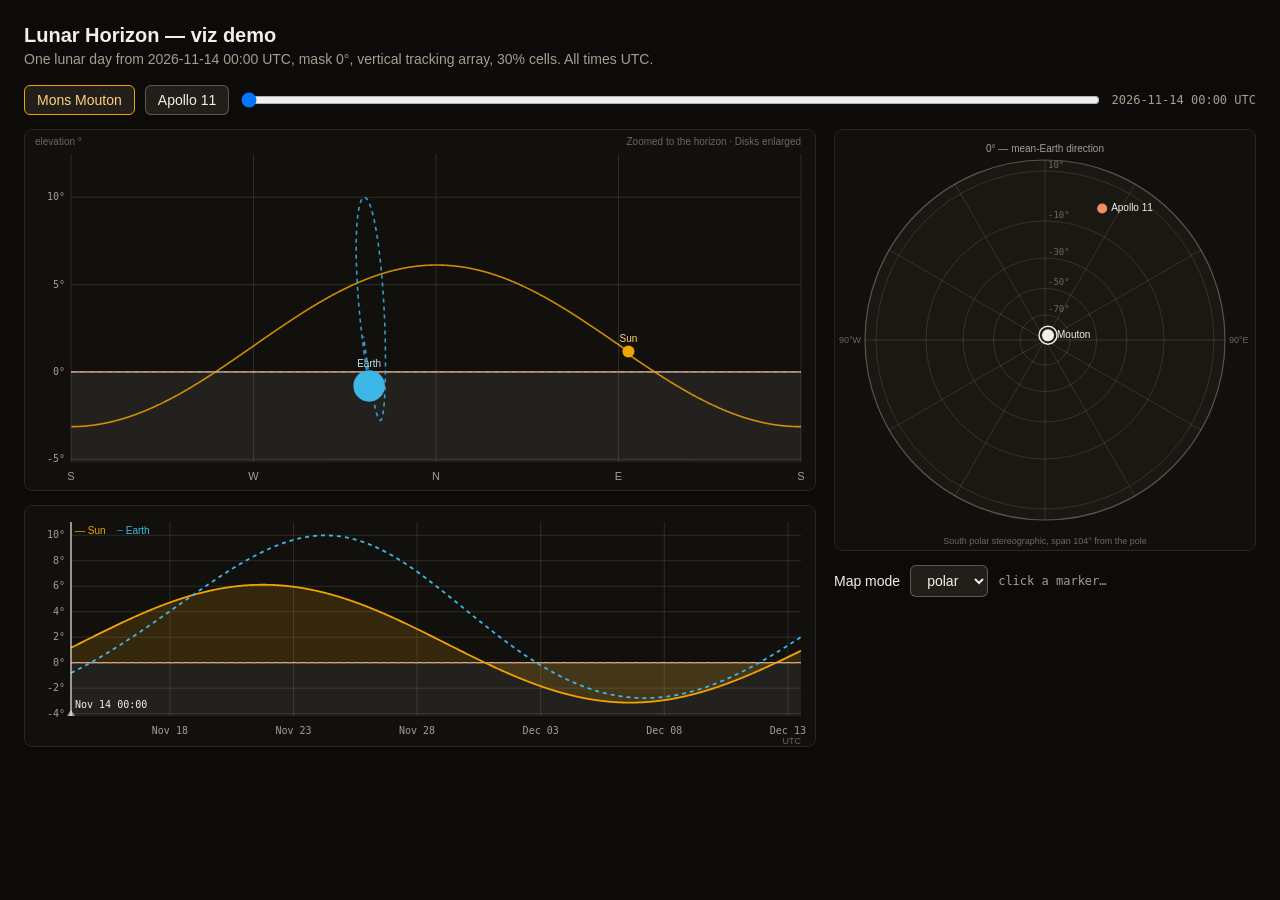
==== viz-demo.html @ 71427877 "Add the canvas horizon, chart, and map views with hit testing and a two-site demo page." ====
<!doctype html>
<html lang="en">
<head>
<meta charset="utf-8">
<meta name="viewport" content="width=device-width, initial-scale=1">
<title>Lunar Horizon — viz demo</title>
<style>
  /* Demo-only styling. The app theme lives in styles.css, which this page does not touch. */
  body {
    margin: 0;
    padding: 24px;
    background: #0c0b09;
    color: #f4efe6;
    font-family: "Outfit", "Segoe UI", sans-serif;
    font-size: 14px;
  }
  h1 { font-size: 20px; font-weight: 560; margin: 0 0 4px; }
  p.sub { color: #a79d90; margin: 0 0 18px; }
  .row { display: flex; gap: 20px; flex-wrap: wrap; align-items: flex-start; }
  .col { flex: 1 1 560px; min-width: 420px; }
  canvas { display: block; width: 100%; border: 1px solid rgba(243,232,214,0.12); border-radius: 8px; }
  #horizon { height: 360px; }
  #chart { height: 240px; margin-top: 14px; }
  #map { width: 420px; height: 420px; flex: 0 0 auto; }
  .controls { display: flex; gap: 10px; align-items: center; margin: 14px 0; flex-wrap: wrap; }
  button, select {
    background: #221f1a; color: #f4efe6; border: 1px solid rgba(243,232,214,0.28);
    border-radius: 6px; padding: 6px 12px; font: inherit; cursor: pointer;
  }
  button.on { border-color: #f0a202; color: #ffd27a; }
  input[type=range] { flex: 1 1 240px; }
  .mono { font-family: "IBM Plex Mono", ui-monospace, monospace; font-size: 12px; color: #a79d90; }
  #hit { min-height: 1.2em; }
</style>
</head>
<body>
<h1>Lunar Horizon — viz demo</h1>
<p class="sub">One lunar day from 2026-11-14 00:00 UTC, mask 0°, vertical tracking array, 30% cells. All times UTC.</p>

<div class="controls">
  <button id="btn-mouton" class="on">Mons Mouton</button>
  <button id="btn-apollo">Apollo 11</button>
  <input id="scrub" type="range" min="0" max="100" value="0" step="1">
  <span id="when" class="mono"></span>
</div>

<div class="row">
  <div class="col">
    <canvas id="horizon"></canvas>
    <canvas id="chart"></canvas>
  </div>
  <div>
    <canvas id="map"></canvas>
    <div class="controls">
      <label for="map-mode-demo">Map mode</label>
      <select id="map-mode-demo">
        <option value="polar" selected>polar</option>
        <option value="near">near</option>
        <option value="auto">auto</option>
      </select>
      <span class="mono" id="hit">click a marker…</span>
    </div>
  </div>
</div>

<script src="vendor/astronomy.browser.js"></script>
<script src="sites.js"></script>
<script src="ephemeris.js"></script>
<script src="viz.js"></script>
<script>
(function () {
  "use strict";
  var LUNAR_DAY_MS = Math.round(29.530589 * 86400000);
  var START = Date.parse("2026-11-14T00:00:00Z");
  var MASK = 0;
  var PANEL = { tiltDeg: 90, tracking: true, efficiency: 0.3 };
  var STEP = 30 * 60 * 1000;

  var defs = [
    { id: "mouton", name: "Mons Mouton", short: "Mouton", lat: -85.416, lon: 31.851, color: "#f4efe4" },
    { id: "apollo11", name: "Apollo 11", short: "Apollo 11", lat: 0.67408, lon: 23.47297, color: "#ef8f62" }
  ];
  defs.forEach(function (d) {
    d.samples = LunarEph.sampleMission(new Date(START), LUNAR_DAY_MS, d.lat, d.lon, { stepMs: STEP, maskDeg: MASK, panel: PANEL });
    d.now = LunarEph.evaluate(new Date(START), d.lat, d.lon, MASK, PANEL);
  });

  var horizonCanvas = document.getElementById("horizon");
  var chartCanvas = document.getElementById("chart");
  var mapCanvas = document.getElementById("map");
  var scrub = document.getElementById("scrub");
  var whenEl = document.getElementById("when");
  var hitEl = document.getElementById("hit");
  var modeSel = document.getElementById("map-mode-demo");

  var state = { which: 0, playheadMs: START };
  scrub.max = String(LUNAR_DAY_MS);
  scrub.step = String(STEP);

  function siteModel() {
    var d = defs[state.which];
    return {
      sites: [d],
      primaryId: d.id,
      playheadMs: state.playheadMs,
      landingMs: START,
      maskDeg: MASK,
      mapMode: "auto"
    };
  }

  // The map always gets both sites. In polar mode the mixed pair forces the
  // stereographic span to grow past the 15° cap until Apollo 11 fits; viz.js
  // computes that span from the site latitudes.
  function mapModel() {
    return {
      sites: defs,
      primaryId: defs[state.which].id,
      playheadMs: state.playheadMs,
      landingMs: START,
      maskDeg: MASK,
      mapMode: modeSel.value
    };
  }

  function redrawAll() {
    var d = defs[state.which];
    d.now = LunarEph.evaluate(new Date(state.playheadMs), d.lat, d.lon, MASK, PANEL);
    LunarViz.drawHorizon(horizonCanvas, siteModel());
    LunarViz.drawChart(chartCanvas, siteModel());
    LunarViz.drawMap(mapCanvas, mapModel());
    whenEl.textContent = new Date(state.playheadMs).toISOString().slice(0, 16).replace("T", " ") + " UTC";
  }

  function pick(which) {
    state.which = which;
    document.getElementById("btn-mouton").classList.toggle("on", which === 0);
    document.getElementById("btn-apollo").classList.toggle("on", which === 1);
    redrawAll();
  }

  document.getElementById("btn-mouton").addEventListener("click", function () { pick(0); });
  document.getElementById("btn-apollo").addEventListener("click", function () { pick(1); });
  scrub.addEventListener("input", function () {
    state.playheadMs = START + Number(scrub.value);
    redrawAll();
  });
  modeSel.addEventListener("change", redrawAll);

  mapCanvas.addEventListener("click", function (ev) {
    var rect = mapCanvas.getBoundingClientRect();
    var id = LunarViz.hitMap(mapCanvas, mapModel(), ev.clientX - rect.left, ev.clientY - rect.top);
    console.log("hitMap:", id);
    hitEl.textContent = id ? "hit: " + id : "hit: (nothing)";
  });

  window.addEventListener("resize", redrawAll);
  redrawAll();
})();
</script>
</body>
</html>
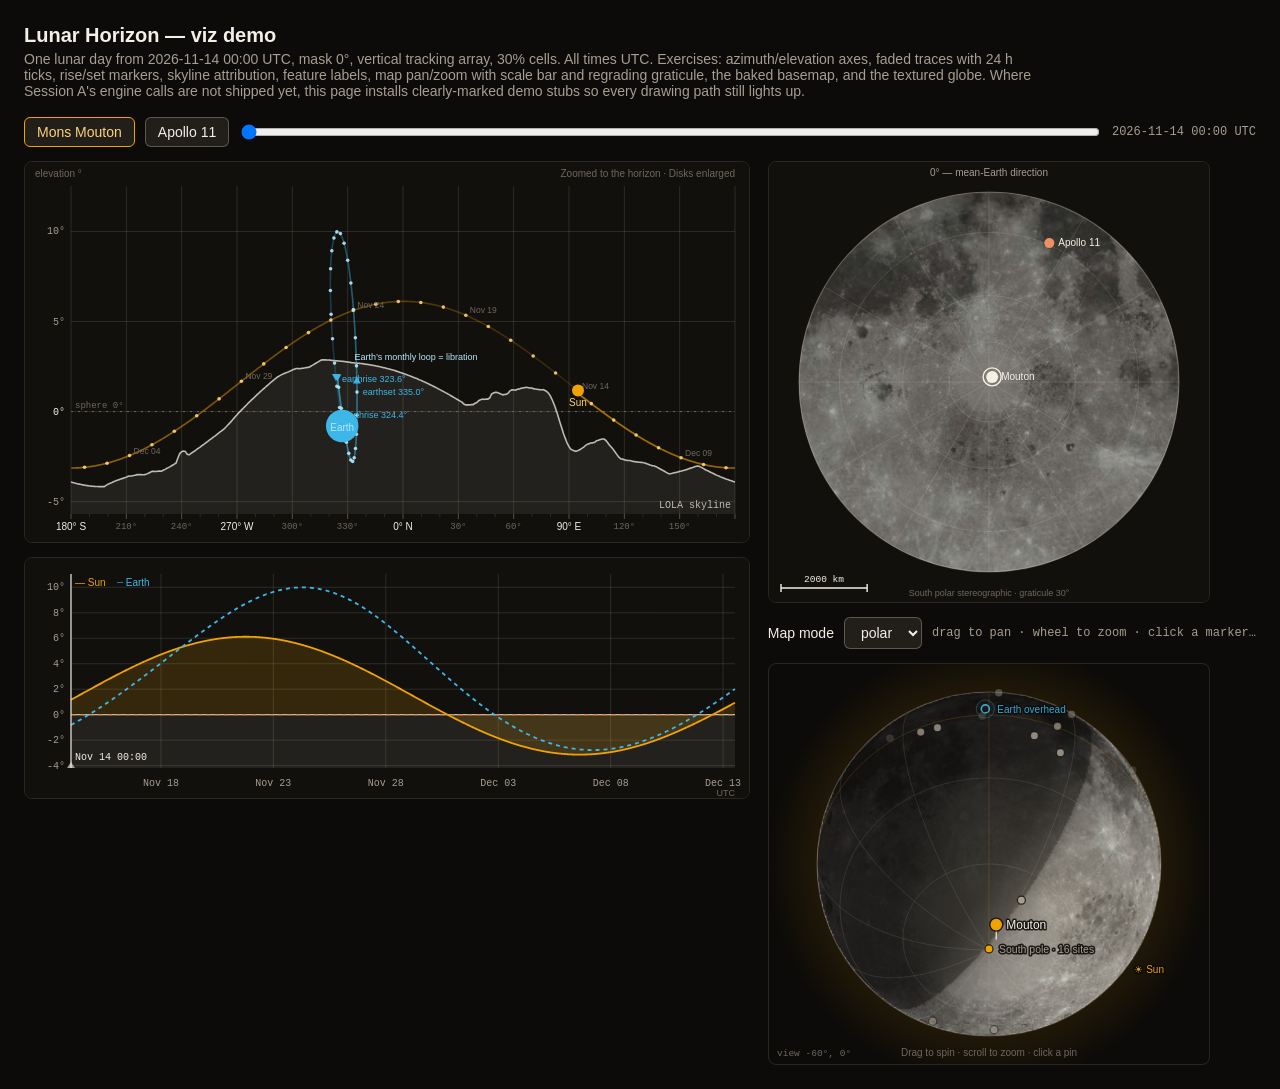
==== commit 20fd2d21: "Give the horizon and chart graduated axes, faded traces with rise and set markers, skyline attributi" ====
--- a/viz-demo.html
+++ b/viz-demo.html
@@ -15,13 +15,14 @@
     font-size: 14px;
   }
   h1 { font-size: 20px; font-weight: 560; margin: 0 0 4px; }
-  p.sub { color: #a79d90; margin: 0 0 18px; }
+  p.sub { color: #a79d90; margin: 0 0 18px; max-width: 72em; }
   .row { display: flex; gap: 20px; flex-wrap: wrap; align-items: flex-start; }
   .col { flex: 1 1 560px; min-width: 420px; }
   canvas { display: block; width: 100%; border: 1px solid rgba(243,232,214,0.12); border-radius: 8px; }
-  #horizon { height: 360px; }
+  #horizon { height: 380px; }
   #chart { height: 240px; margin-top: 14px; }
-  #map { width: 420px; height: 420px; flex: 0 0 auto; }
+  #map { width: 440px; height: 440px; flex: 0 0 auto; touch-action: none; }
+  #globe { width: 440px; height: 400px; margin-top: 14px; touch-action: none; }
   .controls { display: flex; gap: 10px; align-items: center; margin: 14px 0; flex-wrap: wrap; }
   button, select {
     background: #221f1a; color: #f4efe6; border: 1px solid rgba(243,232,214,0.28);
@@ -35,7 +36,13 @@
 </head>
 <body>
 <h1>Lunar Horizon — viz demo</h1>
-<p class="sub">One lunar day from 2026-11-14 00:00 UTC, mask 0°, vertical tracking array, 30% cells. All times UTC.</p>
+<p class="sub">
+  One lunar day from 2026-11-14 00:00 UTC, mask 0°, vertical tracking array, 30% cells. All times UTC.
+  Exercises: azimuth/elevation axes, faded traces with 24 h ticks, rise/set markers, skyline
+  attribution, feature labels, map pan/zoom with scale bar and regrading graticule, the baked
+  basemap, and the textured globe. Where Session A's engine calls are not shipped yet, this page
+  installs clearly-marked demo stubs so every drawing path still lights up.
+</p>
 
 <div class="controls">
   <button id="btn-mouton" class="on">Mons Mouton</button>
@@ -58,15 +65,19 @@
         <option value="near">near</option>
         <option value="auto">auto</option>
       </select>
-      <span class="mono" id="hit">click a marker…</span>
+      <span class="mono" id="hit">drag to pan · wheel to zoom · click a marker…</span>
     </div>
+    <canvas id="globe"></canvas>
   </div>
 </div>
 
 <script src="vendor/astronomy.browser.js"></script>
 <script src="sites.js"></script>
+<script src="terrain.js"></script>
+<script src="basemap.js"></script>
 <script src="ephemeris.js"></script>
 <script src="viz.js"></script>
+<script src="globe.js"></script>
 <script>
 (function () {
   "use strict";
@@ -76,18 +87,124 @@
   var PANEL = { tiltDeg: 90, tracking: true, efficiency: 0.3 };
   var STEP = 30 * 60 * 1000;
 
+  /* ---- DEMO STUBS for Session A's round-2 contract, installed only when the
+     real engine call is missing, so this page exercises the drawing paths.
+     They interpolate the already-computed samples; the real implementations
+     bisect the ephemeris and will simply replace them on load order. ---- */
+
+  if (!window.LUNAR_FEATURES) {
+    // Real IAU Gazetteer centre coordinates (same source globe.js cites).
+    window.LUNAR_FEATURES = {
+      meta: { source: "DEMO STUB — IAU Gazetteer values, subset", count: 8 },
+      features: [
+        { name: "Malapert Massif", kind: "mons", lat: -85.99, lon: -2.9, diamKm: 110 },
+        { name: "Mons Mouton", kind: "mons", lat: -85.3, lon: 32.0, diamKm: 115 },
+        { name: "Shackleton", kind: "crater", lat: -89.66, lon: 129.2, diamKm: 21 },
+        { name: "de Gerlache", kind: "crater", lat: -88.5, lon: -87.1, diamKm: 32.4 },
+        { name: "Haworth", kind: "crater", lat: -87.45, lon: -4.0, diamKm: 51.4 },
+        { name: "Nobile", kind: "crater", lat: -85.2, lon: 53.5, diamKm: 73 },
+        { name: "Tycho", kind: "crater", lat: -43.31, lon: -11.36, diamKm: 85 },
+        { name: "Copernicus", kind: "crater", lat: 9.62, lon: -20.08, diamKm: 96 }
+      ]
+    };
+  }
+
+  function stubCrossings(samples, body, maskProfile, maskDeg) {
+    // Linear interpolation of limb-vs-skyline sign changes in the samples.
+    var out = [];
+    function thresholdAt(s) {
+      var alt = body === "sun" ? s.sunAlt : s.earthAlt;
+      var rad = body === "sun" ? s.sunRadius : s.earthRadius;
+      var az = body === "sun" ? s.sunAz : s.earthAz;
+      var m = maskDeg || 0;
+      if (maskProfile && maskProfile.length) {
+        var i = Math.round((((az % 360) + 360) % 360) / 360 * maskProfile.length) % maskProfile.length;
+        m += maskProfile[i];
+      }
+      return alt + rad - m;
+    }
+    for (var i = 0; i + 1 < samples.length; i++) {
+      var a = thresholdAt(samples[i]);
+      var b = thresholdAt(samples[i + 1]);
+      if (a <= 0 === b <= 0) continue;
+      var f = -a / (b - a);
+      var t = samples[i].t + (samples[i + 1].t - samples[i].t) * f;
+      var az0 = body === "sun" ? samples[i].sunAz : samples[i].earthAz;
+      var az1 = body === "sun" ? samples[i + 1].sunAz : samples[i + 1].earthAz;
+      var dAz = ((az1 - az0 + 540) % 360) - 180;
+      var alt0 = body === "sun" ? samples[i].sunAlt : samples[i].earthAlt;
+      var alt1 = body === "sun" ? samples[i + 1].sunAlt : samples[i + 1].earthAlt;
+      out.push({
+        kind: b > 0 ? "rise" : "set",
+        t: t,
+        azDeg: ((az0 + dAz * f) % 360 + 360) % 360,
+        altDeg: alt0 + (alt1 - alt0) * f,
+        refined: false // DEMO STUB: sample-grid accuracy, not bisected
+      });
+    }
+    return out;
+  }
+
+  var demoSamples = {}; // site id -> samples, so the stub can see them
+
+  if (!LunarEph.horizonEvents) {
+    LunarEph.horizonEvents = function (start, durationMs, lat, lon, opts) {
+      var o = opts || {};
+      var key = lat.toFixed(3) + "," + lon.toFixed(3);
+      var samples = demoSamples[key];
+      if (!samples) return [];
+      var mask = o.maskDeg;
+      var profile = mask && mask.profile ? mask.profile : null;
+      var off = mask && mask.profile ? mask.offsetDeg || 0 : mask || 0;
+      return stubCrossings(samples, o.body || "sun", profile, off);
+    };
+    LunarEph.horizonEvents.DEMO_STUB = true;
+  }
+
+  if (!LunarEph.featureAtAzimuth) {
+    LunarEph.featureAtAzimuth = function (lat, lon, azDeg) {
+      // DEMO STUB: name the feature whose bearing from the site is nearest,
+      // within 25° of bearing and 200 km, from the stub catalogue above.
+      var DEG = Math.PI / 180;
+      var best = null;
+      var feats = window.LUNAR_FEATURES.features;
+      for (var i = 0; i < feats.length; i++) {
+        var f = feats[i];
+        var dLat = (f.lat - lat) * DEG;
+        var dLon = (f.lon - lon) * DEG * Math.cos(lat * DEG);
+        var distKm = Math.hypot(dLat, dLon) * 1737.4;
+        if (distKm > 200 || distKm < 5) continue;
+        var bearing = (Math.atan2(dLon, dLat) / DEG + 360) % 360;
+        var sep = Math.abs(((bearing - azDeg + 540) % 360) - 180);
+        if (sep > 25) continue;
+        if (!best || distKm < best.distanceKm) {
+          best = { name: f.name, distanceKm: distKm, elevationDeg: null };
+        }
+      }
+      return best;
+    };
+    LunarEph.featureAtAzimuth.DEMO_STUB = true;
+  }
+
+  /* ---- demo data ---- */
+
+  var terrain = (window.LUNAR_TERRAIN && LUNAR_TERRAIN.sites) || {};
   var defs = [
-    { id: "mouton", name: "Mons Mouton", short: "Mouton", lat: -85.416, lon: 31.851, color: "#f4efe4" },
-    { id: "apollo11", name: "Apollo 11", short: "Apollo 11", lat: 0.67408, lon: 23.47297, color: "#ef8f62" }
+    { id: "mouton", name: "Mons Mouton", short: "Mouton", lat: -85.416, lon: 31.851, color: "#f4efe4",
+      terrain: terrain.mouton || null },
+    { id: "apollo11", name: "Apollo 11", short: "Apollo 11", lat: 0.67408, lon: 23.47297, color: "#ef8f62",
+      terrain: null }
   ];
   defs.forEach(function (d) {
     d.samples = LunarEph.sampleMission(new Date(START), LUNAR_DAY_MS, d.lat, d.lon, { stepMs: STEP, maskDeg: MASK, panel: PANEL });
     d.now = LunarEph.evaluate(new Date(START), d.lat, d.lon, MASK, PANEL);
+    demoSamples[d.lat.toFixed(3) + "," + d.lon.toFixed(3)] = d.samples;
   });
 
   var horizonCanvas = document.getElementById("horizon");
   var chartCanvas = document.getElementById("chart");
   var mapCanvas = document.getElementById("map");
+  var globeCanvas = document.getElementById("globe");
   var scrub = document.getElementById("scrub");
   var whenEl = document.getElementById("when");
   var hitEl = document.getElementById("hit");
@@ -105,13 +222,13 @@
       playheadMs: state.playheadMs,
       landingMs: START,
       maskDeg: MASK,
+      maskProfile: d.terrain ? d.terrain.profile : null,
       mapMode: "auto"
     };
   }
 
-  // The map always gets both sites. In polar mode the mixed pair forces the
-  // stereographic span to grow past the 15° cap until Apollo 11 fits; viz.js
-  // computes that span from the site latitudes.
+  // The map always gets both sites; in polar mode the span grows past the 15°
+  // cap until Apollo 11 fits — viz.js computes that span from the latitudes.
   function mapModel() {
     return {
       sites: defs,
@@ -123,13 +240,25 @@
     };
   }
 
+  function globeModel() {
+    var d = defs[state.which];
+    return {
+      catalogue: (window.LUNAR_SITES || []).slice(0, 40),
+      selectedIds: [d.id],
+      primaryId: d.id,
+      now: d.now
+    };
+  }
+
   function redrawAll() {
     var d = defs[state.which];
     d.now = LunarEph.evaluate(new Date(state.playheadMs), d.lat, d.lon, MASK, PANEL);
     LunarViz.drawHorizon(horizonCanvas, siteModel());
     LunarViz.drawChart(chartCanvas, siteModel());
     LunarViz.drawMap(mapCanvas, mapModel());
-    whenEl.textContent = new Date(state.playheadMs).toISOString().slice(0, 16).replace("T", " ") + " UTC";
+    LunarGlobe.drawGlobe(globeCanvas, globeModel());
+    whenEl.textContent = new Date(state.playheadMs).toISOString().slice(0, 16).replace("T", " ") + " UTC"
+      + (LunarEph.horizonEvents.DEMO_STUB ? " · events: demo stub" : "");
   }
 
   function pick(which) {
@@ -147,13 +276,27 @@
   });
   modeSel.addEventListener("change", redrawAll);
 
-  mapCanvas.addEventListener("click", function (ev) {
-    var rect = mapCanvas.getBoundingClientRect();
-    var id = LunarViz.hitMap(mapCanvas, mapModel(), ev.clientX - rect.left, ev.clientY - rect.top);
-    console.log("hitMap:", id);
-    hitEl.textContent = id ? "hit: " + id : "hit: (nothing)";
+  LunarViz.attachMap(mapCanvas, {
+    model: mapModel,
+    onChange: function () { LunarViz.drawMap(mapCanvas, mapModel()); },
+    onPick: function (id) {
+      console.log("map pick:", id);
+      hitEl.textContent = "hit: " + id;
+      var idx = id === "apollo11" ? 1 : id === "mouton" ? 0 : -1;
+      if (idx >= 0) pick(idx);
+    }
   });
 
+  LunarGlobe.attach(globeCanvas, {
+    model: globeModel,
+    onChange: function () { LunarGlobe.drawGlobe(globeCanvas, globeModel()); },
+    onPick: function (hit) {
+      console.log("globe pick:", hit);
+      hitEl.textContent = "globe: " + (hit.id || ("cluster of " + hit.cluster.length));
+    }
+  });
+
+  window.addEventListener("lunar-basemap-ready", redrawAll);
   window.addEventListener("resize", redrawAll);
   redrawAll();
 })();
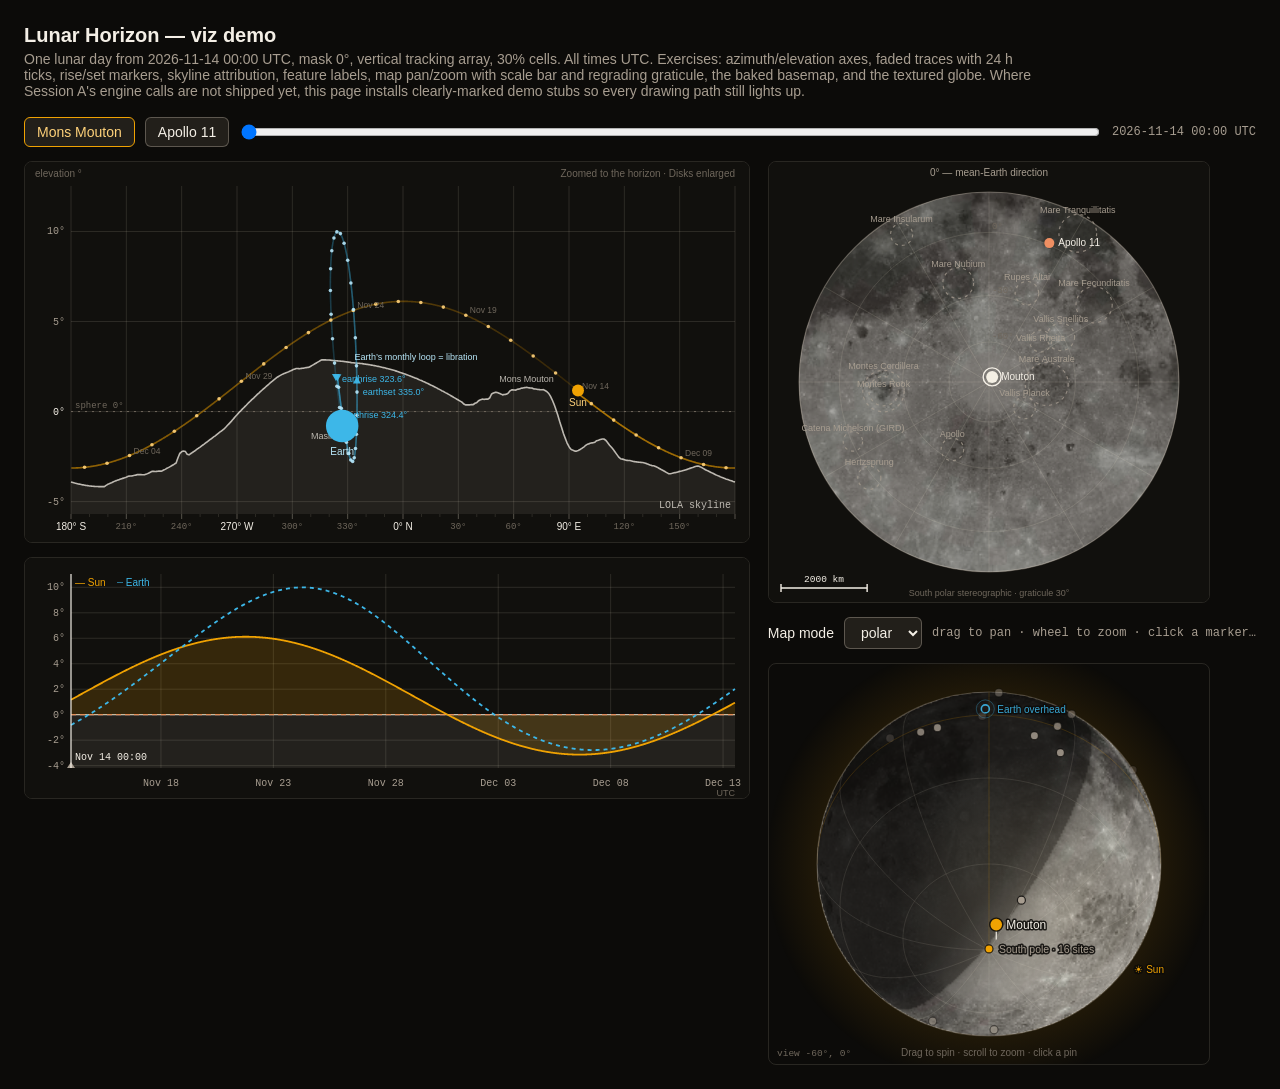
==== commit 0844cbae: "Load features.js in the demo and strengthen feature-circle contrast now that the real catalogue is o" ====
--- a/viz-demo.html
+++ b/viz-demo.html
@@ -74,6 +74,7 @@
 <script src="vendor/astronomy.browser.js"></script>
 <script src="sites.js"></script>
 <script src="terrain.js"></script>
+<script src="features.js"></script>
 <script src="basemap.js"></script>
 <script src="ephemeris.js"></script>
 <script src="viz.js"></script>
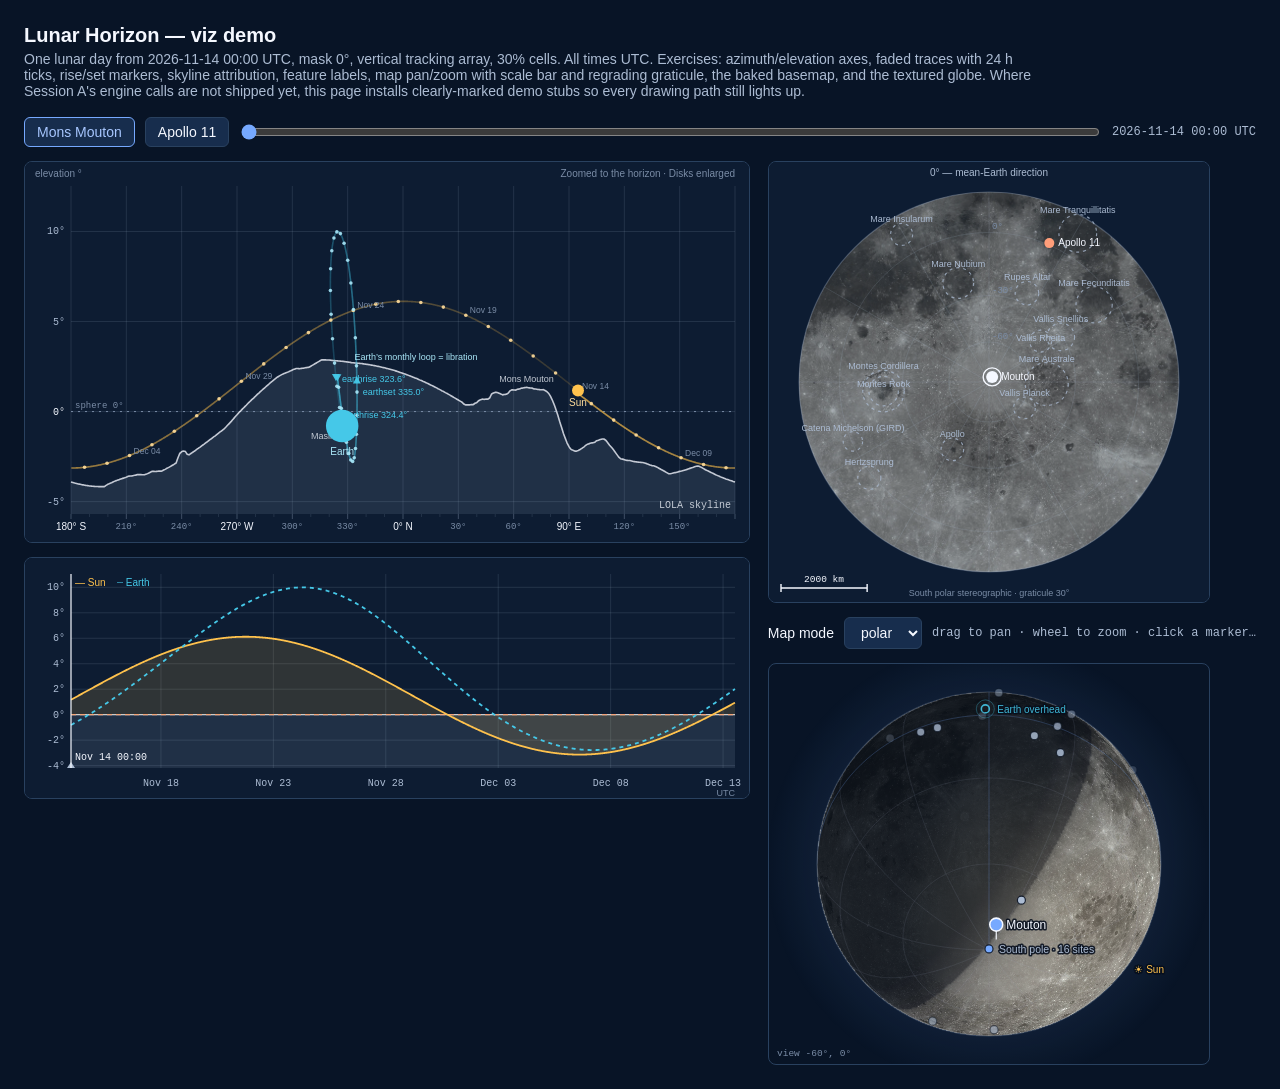
==== commit 2889ccdc: "Retheme the interface dark-blue and white, and make the mission timeline, comparison, and terms firs" ====
--- a/viz-demo.html
+++ b/viz-demo.html
@@ -9,28 +9,28 @@
   body {
     margin: 0;
     padding: 24px;
-    background: #0c0b09;
-    color: #f4efe6;
+    background: #081426;
+    color: #f5f8ff;
     font-family: "Outfit", "Segoe UI", sans-serif;
     font-size: 14px;
   }
   h1 { font-size: 20px; font-weight: 560; margin: 0 0 4px; }
-  p.sub { color: #a79d90; margin: 0 0 18px; max-width: 72em; }
+  p.sub { color: #acbcd3; margin: 0 0 18px; max-width: 72em; }
   .row { display: flex; gap: 20px; flex-wrap: wrap; align-items: flex-start; }
   .col { flex: 1 1 560px; min-width: 420px; }
-  canvas { display: block; width: 100%; border: 1px solid rgba(243,232,214,0.12); border-radius: 8px; }
+  canvas { display: block; width: 100%; border: 1px solid #29415f; border-radius: 8px; }
   #horizon { height: 380px; }
   #chart { height: 240px; margin-top: 14px; }
   #map { width: 440px; height: 440px; flex: 0 0 auto; touch-action: none; }
   #globe { width: 440px; height: 400px; margin-top: 14px; touch-action: none; }
   .controls { display: flex; gap: 10px; align-items: center; margin: 14px 0; flex-wrap: wrap; }
   button, select {
-    background: #221f1a; color: #f4efe6; border: 1px solid rgba(243,232,214,0.28);
+    background: #172d4d; color: #f5f8ff; border: 1px solid #29415f;
     border-radius: 6px; padding: 6px 12px; font: inherit; cursor: pointer;
   }
-  button.on { border-color: #f0a202; color: #ffd27a; }
-  input[type=range] { flex: 1 1 240px; }
-  .mono { font-family: "IBM Plex Mono", ui-monospace, monospace; font-size: 12px; color: #a79d90; }
+  button.on { border-color: #76a9ff; color: #a8c7ff; }
+  input[type=range] { flex: 1 1 240px; accent-color: #76a9ff; }
+  .mono { font-family: "IBM Plex Mono", ui-monospace, monospace; font-size: 12px; color: #acbcd3; }
   #hit { min-height: 1.2em; }
 </style>
 </head>
@@ -191,9 +191,9 @@
 
   var terrain = (window.LUNAR_TERRAIN && LUNAR_TERRAIN.sites) || {};
   var defs = [
-    { id: "mouton", name: "Mons Mouton", short: "Mouton", lat: -85.416, lon: 31.851, color: "#f4efe4",
+    { id: "mouton", name: "Mons Mouton", short: "Mouton", lat: -85.416, lon: 31.851, color: "#f5f8ff",
       terrain: terrain.mouton || null },
-    { id: "apollo11", name: "Apollo 11", short: "Apollo 11", lat: 0.67408, lon: 23.47297, color: "#ef8f62",
+    { id: "apollo11", name: "Apollo 11", short: "Apollo 11", lat: 0.67408, lon: 23.47297, color: "#ff9e7a",
       terrain: null }
   ];
   defs.forEach(function (d) {
